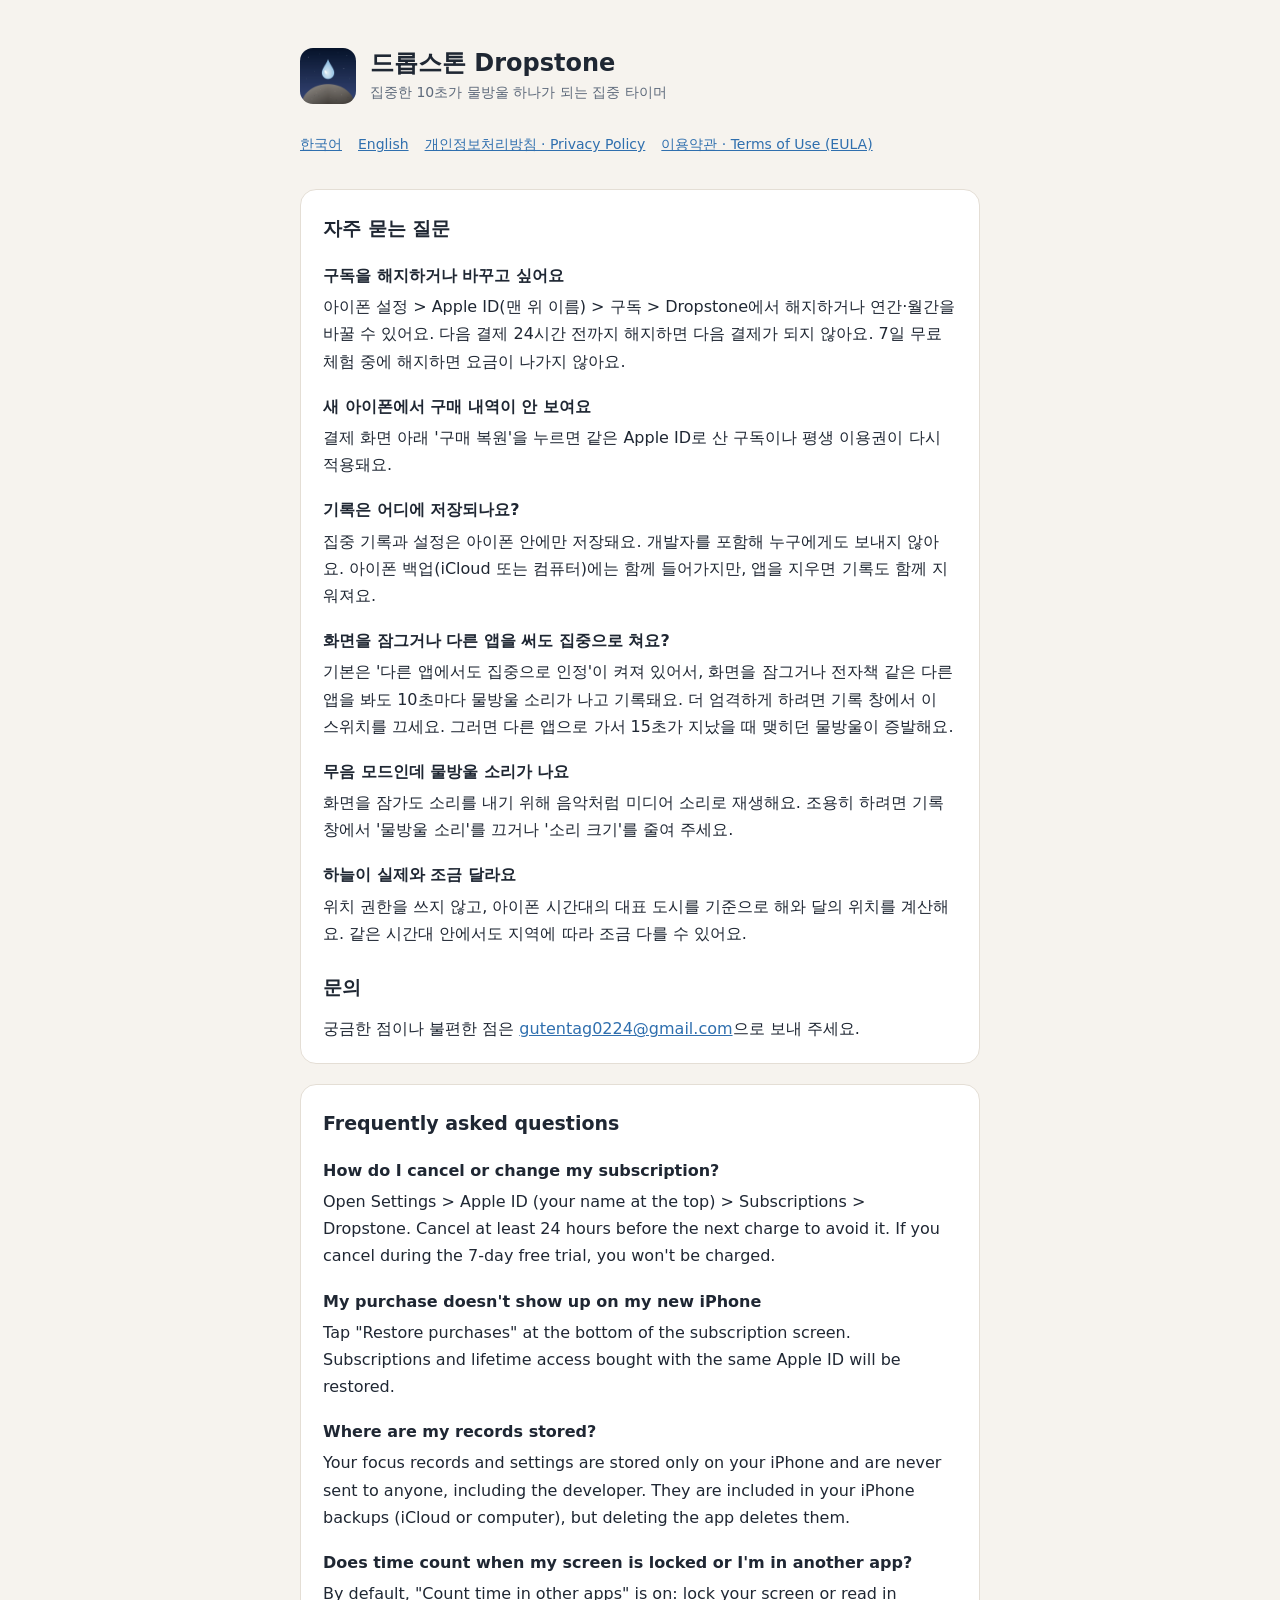
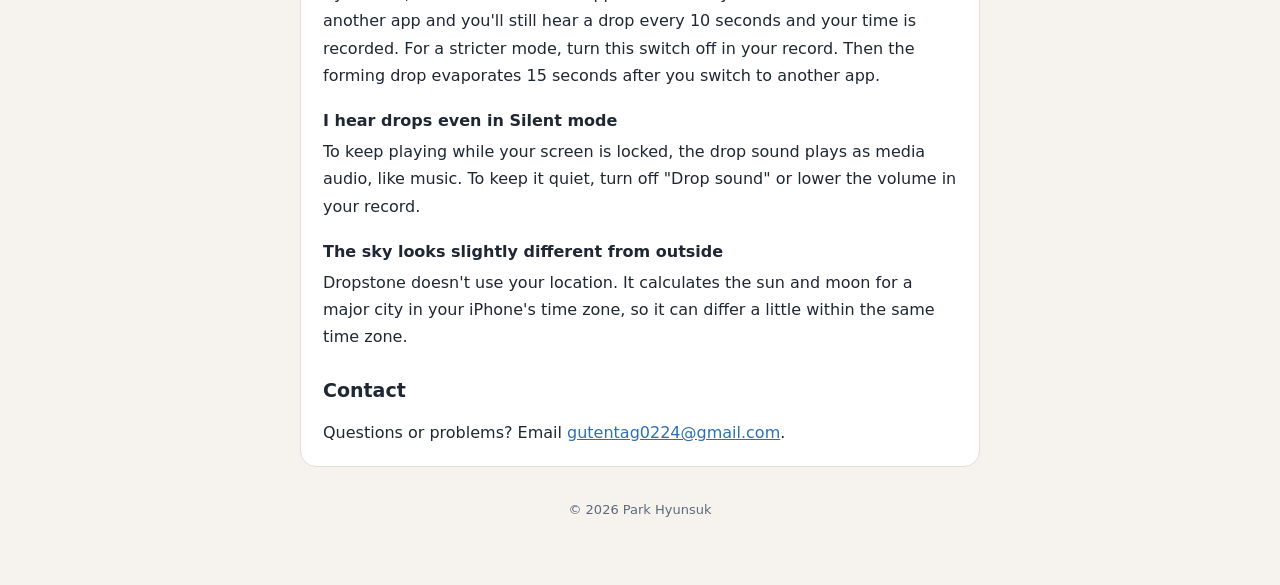
==== index.html @ b773bc45 "드롭스톤 지원 페이지와 개인정보처리방침 Co-Authored-By: Claude Opus 5.5 <noreply@anthropic.com>" ====
<!doctype html>
<html lang="ko">
<head>
<meta charset="utf-8">
<meta name="viewport" content="width=device-width,initial-scale=1">
<title>Dropstone 지원 · Support</title>
<meta name="description" content="드롭스톤(Dropstone) 집중 타이머 지원 페이지 · Support for the Dropstone focus timer">
<link rel="stylesheet" href="style.css">
<link rel="icon" href="icon.png">
</head>
<body>
<main>
  <header>
    <img src="icon.png" alt="">
    <div><h1>드롭스톤 Dropstone</h1><p>집중한 10초가 물방울 하나가 되는 집중 타이머</p></div>
  </header>
  <nav><a href="#ko">한국어</a><a href="#en">English</a><a href="privacy.html">개인정보처리방침 · Privacy Policy</a><a href="https://www.apple.com/legal/internet-services/itunes/dev/stdeula/">이용약관 · Terms of Use (EULA)</a></nav>

  <section id="ko">
    <h2>자주 묻는 질문</h2>
    <h3>구독을 해지하거나 바꾸고 싶어요</h3>
    <p>아이폰 설정 &gt; Apple ID(맨 위 이름) &gt; 구독 &gt; Dropstone에서 해지하거나 연간·월간을 바꿀 수 있어요. 다음 결제 24시간 전까지 해지하면 다음 결제가 되지 않아요. 7일 무료 체험 중에 해지하면 요금이 나가지 않아요.</p>
    <h3>새 아이폰에서 구매 내역이 안 보여요</h3>
    <p>결제 화면 아래 '구매 복원'을 누르면 같은 Apple ID로 산 구독이나 평생 이용권이 다시 적용돼요.</p>
    <h3>기록은 어디에 저장되나요?</h3>
    <p>집중 기록과 설정은 아이폰 안에만 저장돼요. 개발자를 포함해 누구에게도 보내지 않아요. 아이폰 백업(iCloud 또는 컴퓨터)에는 함께 들어가지만, 앱을 지우면 기록도 함께 지워져요.</p>
    <h3>화면을 잠그거나 다른 앱을 써도 집중으로 쳐요?</h3>
    <p>기본은 '다른 앱에서도 집중으로 인정'이 켜져 있어서, 화면을 잠그거나 전자책 같은 다른 앱을 봐도 10초마다 물방울 소리가 나고 기록돼요. 더 엄격하게 하려면 기록 창에서 이 스위치를 끄세요. 그러면 다른 앱으로 가서 15초가 지났을 때 맺히던 물방울이 증발해요.</p>
    <h3>무음 모드인데 물방울 소리가 나요</h3>
    <p>화면을 잠가도 소리를 내기 위해 음악처럼 미디어 소리로 재생해요. 조용히 하려면 기록 창에서 '물방울 소리'를 끄거나 '소리 크기'를 줄여 주세요.</p>
    <h3>하늘이 실제와 조금 달라요</h3>
    <p>위치 권한을 쓰지 않고, 아이폰 시간대의 대표 도시를 기준으로 해와 달의 위치를 계산해요. 같은 시간대 안에서도 지역에 따라 조금 다를 수 있어요.</p>
    <h2 style="margin-top:24px">문의</h2>
    <p>궁금한 점이나 불편한 점은 <a href="mailto:gutentag0224@gmail.com">gutentag0224@gmail.com</a>으로 보내 주세요.</p>
  </section>

  <section id="en" lang="en">
    <h2>Frequently asked questions</h2>
    <h3>How do I cancel or change my subscription?</h3>
    <p>Open Settings &gt; Apple ID (your name at the top) &gt; Subscriptions &gt; Dropstone. Cancel at least 24 hours before the next charge to avoid it. If you cancel during the 7-day free trial, you won't be charged.</p>
    <h3>My purchase doesn't show up on my new iPhone</h3>
    <p>Tap "Restore purchases" at the bottom of the subscription screen. Subscriptions and lifetime access bought with the same Apple ID will be restored.</p>
    <h3>Where are my records stored?</h3>
    <p>Your focus records and settings are stored only on your iPhone and are never sent to anyone, including the developer. They are included in your iPhone backups (iCloud or computer), but deleting the app deletes them.</p>
    <h3>Does time count when my screen is locked or I'm in another app?</h3>
    <p>By default, "Count time in other apps" is on: lock your screen or read in another app and you'll still hear a drop every 10 seconds and your time is recorded. For a stricter mode, turn this switch off in your record. Then the forming drop evaporates 15 seconds after you switch to another app.</p>
    <h3>I hear drops even in Silent mode</h3>
    <p>To keep playing while your screen is locked, the drop sound plays as media audio, like music. To keep it quiet, turn off "Drop sound" or lower the volume in your record.</p>
    <h3>The sky looks slightly different from outside</h3>
    <p>Dropstone doesn't use your location. It calculates the sun and moon for a major city in your iPhone's time zone, so it can differ a little within the same time zone.</p>
    <h2 style="margin-top:24px">Contact</h2>
    <p>Questions or problems? Email <a href="mailto:gutentag0224@gmail.com">gutentag0224@gmail.com</a>.</p>
  </section>
  <footer>© 2026 Park Hyunsuk</footer>
</main>
</body>
</html>
---- style.css ----
/* 드롭스톤 지원·개인정보 페이지: 앱의 밤하늘 색 · 밝은 모드도 지원 */
:root{--bg:#F6F3EE;--card:#FFFFFF;--ink:#1F2733;--muted:#5E6A7B;--line:#E4DED5;--accent:#2F6FAE;color-scheme:light}
@media (prefers-color-scheme:dark){:root{--bg:#0F1A2E;--card:#16233B;--ink:#EEF2F8;--muted:#A7B3C9;--line:#26354F;--accent:#9CD0F5;color-scheme:dark}}
*{box-sizing:border-box}
body{margin:0;background:var(--bg);color:var(--ink);font:16px/1.7 -apple-system,BlinkMacSystemFont,"Apple SD Gothic Neo","Segoe UI",system-ui,sans-serif;-webkit-text-size-adjust:100%}
main{max-width:720px;margin:0 auto;padding:48px 20px 64px}
header{display:flex;align-items:center;gap:14px;margin-bottom:28px}
header img{width:56px;height:56px;border-radius:13px}
header h1{margin:0;font-size:24px;line-height:1.3}
header p{margin:2px 0 0;color:var(--muted);font-size:14px}
nav{display:flex;gap:16px;flex-wrap:wrap;margin:0 0 32px;font-size:14px}
a{color:var(--accent)}
section{background:var(--card);border:1px solid var(--line);border-radius:16px;padding:22px 22px 8px;margin-bottom:20px}
h2{margin:0 0 12px;font-size:19px}
h3{margin:18px 0 4px;font-size:16px}
p,li{margin:0 0 12px;color:var(--ink)}
ul{padding-left:20px;margin:0 0 12px}
.muted{color:var(--muted);font-size:14px}
footer{margin-top:32px;color:var(--muted);font-size:13px;text-align:center}
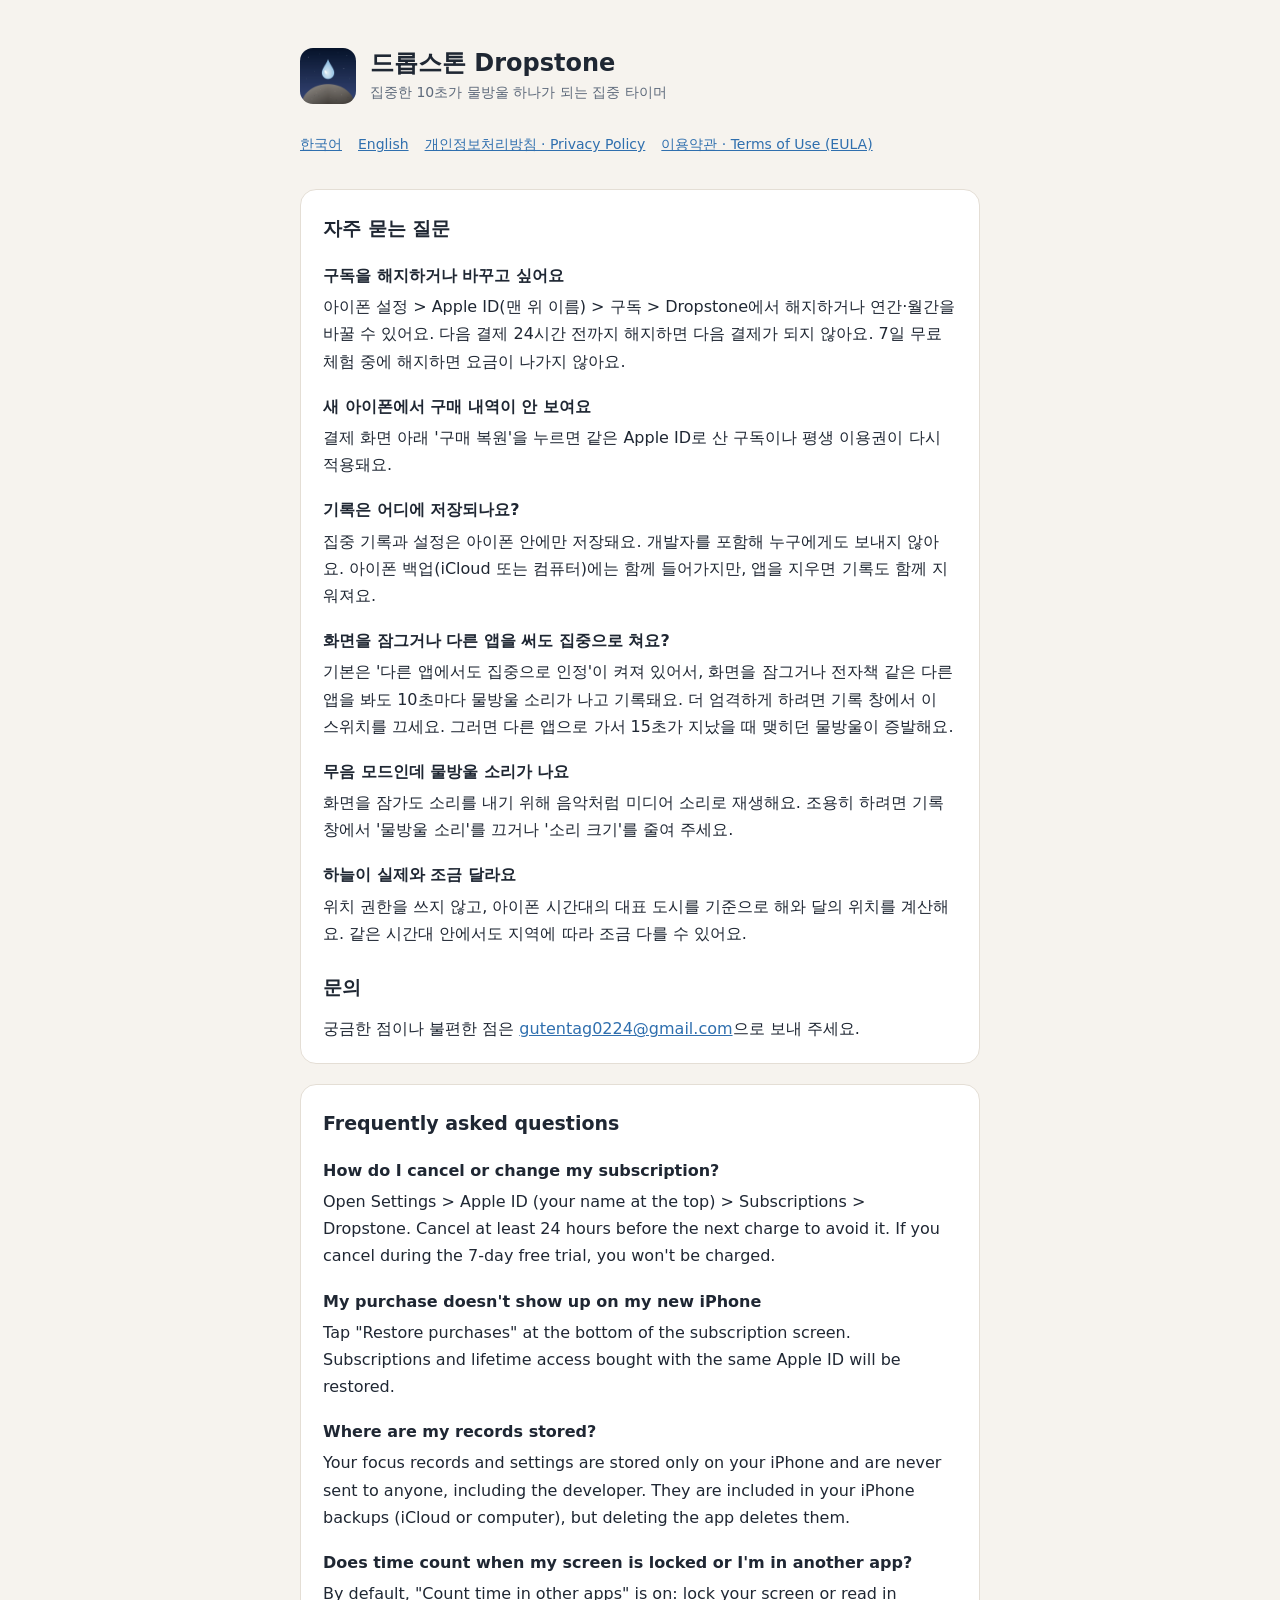
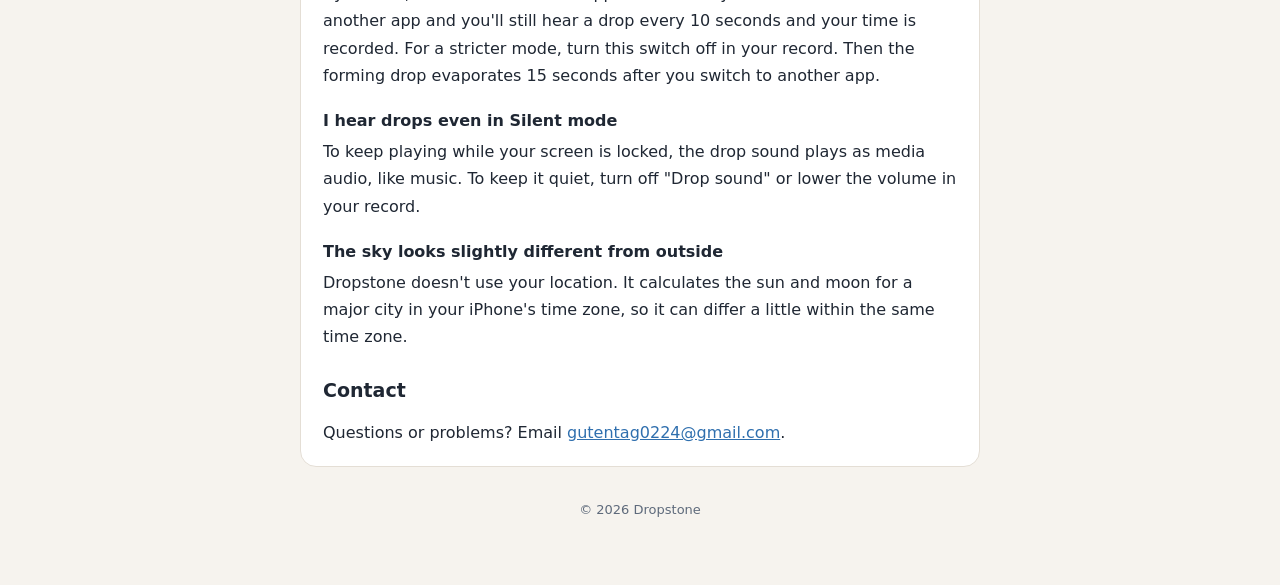
==== commit 0e7a8a54: "저작권 표시를 Dropstone으로 Co-Authored-By: Claude Opus 5.5 <noreply@anthropic.com>" ====
--- a/index.html
+++ b/index.html
@@ -51,7 +51,7 @@
     <h2 style="margin-top:24px">Contact</h2>
     <p>Questions or problems? Email <a href="mailto:gutentag0224@gmail.com">gutentag0224@gmail.com</a>.</p>
   </section>
-  <footer>© 2026 Park Hyunsuk</footer>
+  <footer>© 2026 Dropstone</footer>
 </main>
 </body>
 </html>
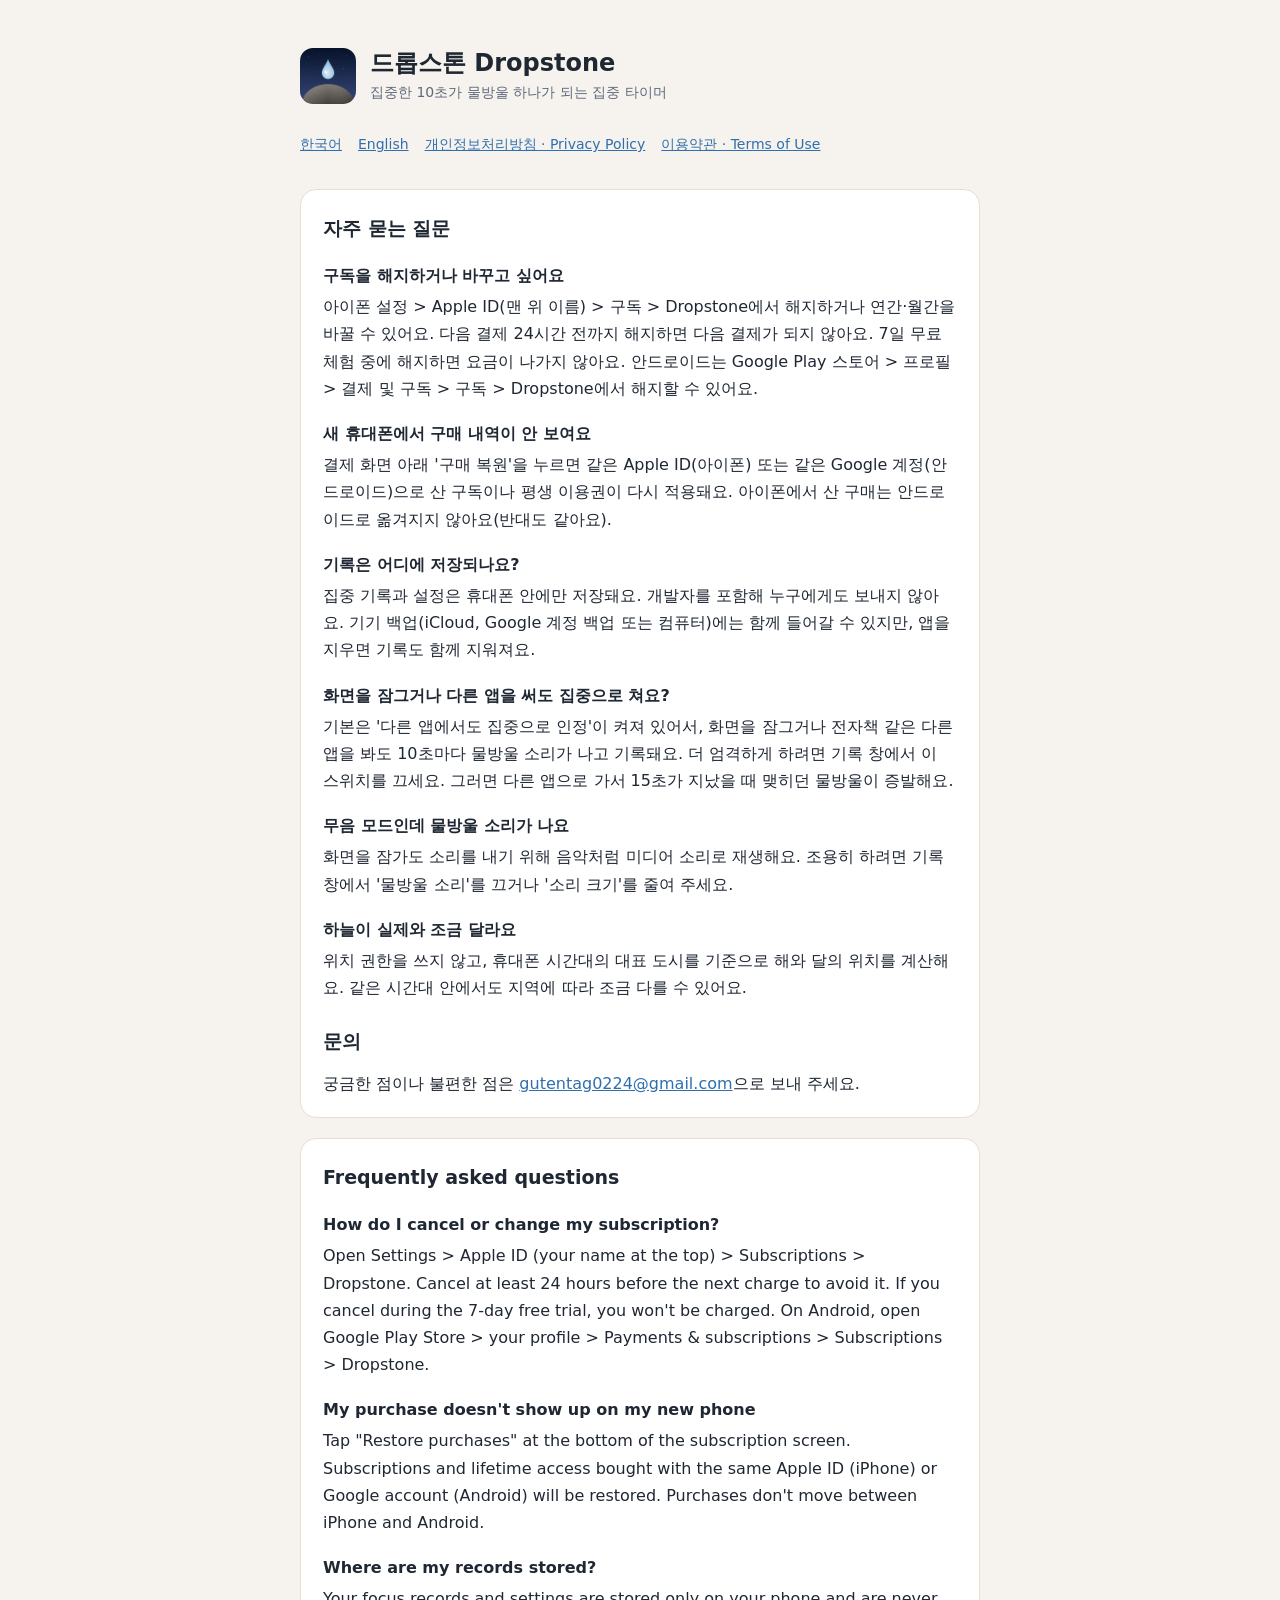
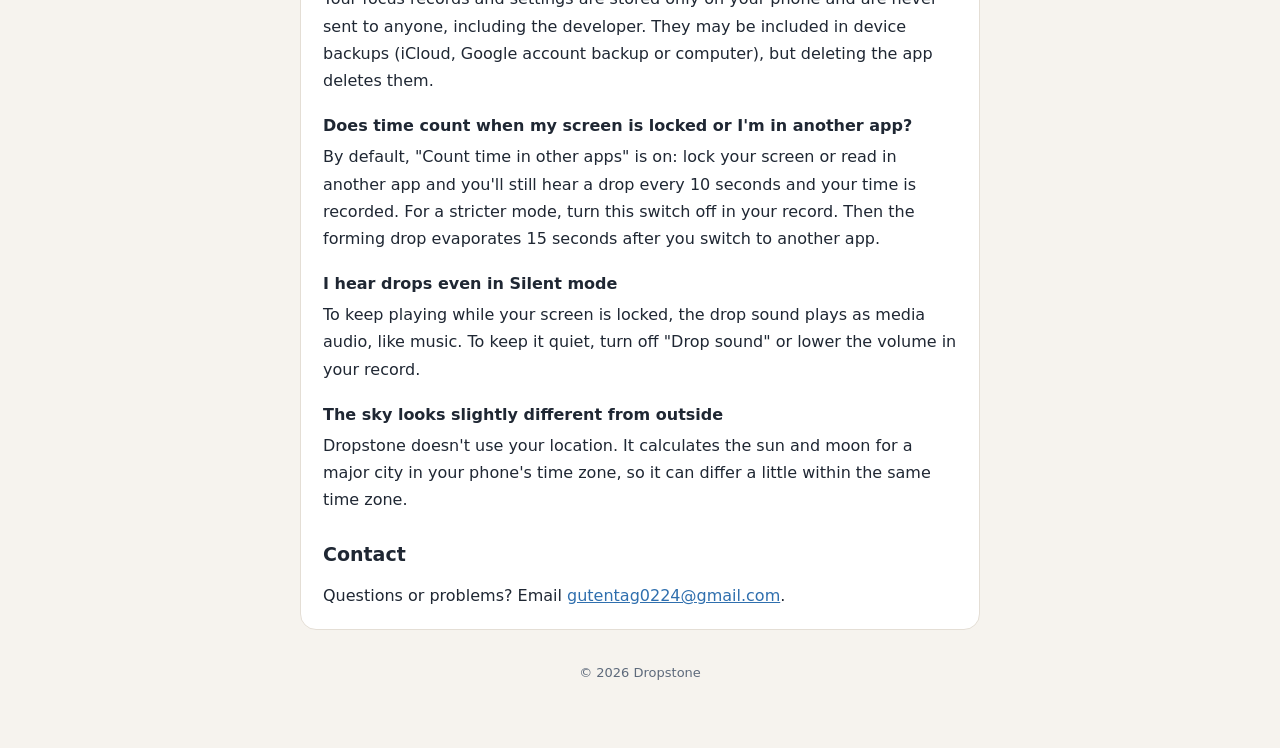
==== commit baed28b5: "안드로이드(Google Play) 안내 추가, 이용약관 페이지 Co-Authored-By: Claude Opus 5.5 <noreply@anthropic.com>" ====
--- a/index.html
+++ b/index.html
@@ -14,22 +14,22 @@
     <img src="icon.png" alt="">
     <div><h1>드롭스톤 Dropstone</h1><p>집중한 10초가 물방울 하나가 되는 집중 타이머</p></div>
   </header>
-  <nav><a href="#ko">한국어</a><a href="#en">English</a><a href="privacy.html">개인정보처리방침 · Privacy Policy</a><a href="https://www.apple.com/legal/internet-services/itunes/dev/stdeula/">이용약관 · Terms of Use (EULA)</a></nav>
+  <nav><a href="#ko">한국어</a><a href="#en">English</a><a href="privacy.html">개인정보처리방침 · Privacy Policy</a><a href="terms.html">이용약관 · Terms of Use</a></nav>
 
   <section id="ko">
     <h2>자주 묻는 질문</h2>
     <h3>구독을 해지하거나 바꾸고 싶어요</h3>
-    <p>아이폰 설정 &gt; Apple ID(맨 위 이름) &gt; 구독 &gt; Dropstone에서 해지하거나 연간·월간을 바꿀 수 있어요. 다음 결제 24시간 전까지 해지하면 다음 결제가 되지 않아요. 7일 무료 체험 중에 해지하면 요금이 나가지 않아요.</p>
-    <h3>새 아이폰에서 구매 내역이 안 보여요</h3>
-    <p>결제 화면 아래 '구매 복원'을 누르면 같은 Apple ID로 산 구독이나 평생 이용권이 다시 적용돼요.</p>
+    <p>아이폰 설정 &gt; Apple ID(맨 위 이름) &gt; 구독 &gt; Dropstone에서 해지하거나 연간·월간을 바꿀 수 있어요. 다음 결제 24시간 전까지 해지하면 다음 결제가 되지 않아요. 7일 무료 체험 중에 해지하면 요금이 나가지 않아요. 안드로이드는 Google Play 스토어 &gt; 프로필 &gt; 결제 및 구독 &gt; 구독 &gt; Dropstone에서 해지할 수 있어요.</p>
+    <h3>새 휴대폰에서 구매 내역이 안 보여요</h3>
+    <p>결제 화면 아래 '구매 복원'을 누르면 같은 Apple ID(아이폰) 또는 같은 Google 계정(안드로이드)으로 산 구독이나 평생 이용권이 다시 적용돼요. 아이폰에서 산 구매는 안드로이드로 옮겨지지 않아요(반대도 같아요).</p>
     <h3>기록은 어디에 저장되나요?</h3>
-    <p>집중 기록과 설정은 아이폰 안에만 저장돼요. 개발자를 포함해 누구에게도 보내지 않아요. 아이폰 백업(iCloud 또는 컴퓨터)에는 함께 들어가지만, 앱을 지우면 기록도 함께 지워져요.</p>
+    <p>집중 기록과 설정은 휴대폰 안에만 저장돼요. 개발자를 포함해 누구에게도 보내지 않아요. 기기 백업(iCloud, Google 계정 백업 또는 컴퓨터)에는 함께 들어갈 수 있지만, 앱을 지우면 기록도 함께 지워져요.</p>
     <h3>화면을 잠그거나 다른 앱을 써도 집중으로 쳐요?</h3>
     <p>기본은 '다른 앱에서도 집중으로 인정'이 켜져 있어서, 화면을 잠그거나 전자책 같은 다른 앱을 봐도 10초마다 물방울 소리가 나고 기록돼요. 더 엄격하게 하려면 기록 창에서 이 스위치를 끄세요. 그러면 다른 앱으로 가서 15초가 지났을 때 맺히던 물방울이 증발해요.</p>
     <h3>무음 모드인데 물방울 소리가 나요</h3>
     <p>화면을 잠가도 소리를 내기 위해 음악처럼 미디어 소리로 재생해요. 조용히 하려면 기록 창에서 '물방울 소리'를 끄거나 '소리 크기'를 줄여 주세요.</p>
     <h3>하늘이 실제와 조금 달라요</h3>
-    <p>위치 권한을 쓰지 않고, 아이폰 시간대의 대표 도시를 기준으로 해와 달의 위치를 계산해요. 같은 시간대 안에서도 지역에 따라 조금 다를 수 있어요.</p>
+    <p>위치 권한을 쓰지 않고, 휴대폰 시간대의 대표 도시를 기준으로 해와 달의 위치를 계산해요. 같은 시간대 안에서도 지역에 따라 조금 다를 수 있어요.</p>
     <h2 style="margin-top:24px">문의</h2>
     <p>궁금한 점이나 불편한 점은 <a href="mailto:gutentag0224@gmail.com">gutentag0224@gmail.com</a>으로 보내 주세요.</p>
   </section>
@@ -37,17 +37,17 @@
   <section id="en" lang="en">
     <h2>Frequently asked questions</h2>
     <h3>How do I cancel or change my subscription?</h3>
-    <p>Open Settings &gt; Apple ID (your name at the top) &gt; Subscriptions &gt; Dropstone. Cancel at least 24 hours before the next charge to avoid it. If you cancel during the 7-day free trial, you won't be charged.</p>
-    <h3>My purchase doesn't show up on my new iPhone</h3>
-    <p>Tap "Restore purchases" at the bottom of the subscription screen. Subscriptions and lifetime access bought with the same Apple ID will be restored.</p>
+    <p>Open Settings &gt; Apple ID (your name at the top) &gt; Subscriptions &gt; Dropstone. Cancel at least 24 hours before the next charge to avoid it. If you cancel during the 7-day free trial, you won't be charged. On Android, open Google Play Store &gt; your profile &gt; Payments &amp; subscriptions &gt; Subscriptions &gt; Dropstone.</p>
+    <h3>My purchase doesn't show up on my new phone</h3>
+    <p>Tap "Restore purchases" at the bottom of the subscription screen. Subscriptions and lifetime access bought with the same Apple ID (iPhone) or Google account (Android) will be restored. Purchases don't move between iPhone and Android.</p>
     <h3>Where are my records stored?</h3>
-    <p>Your focus records and settings are stored only on your iPhone and are never sent to anyone, including the developer. They are included in your iPhone backups (iCloud or computer), but deleting the app deletes them.</p>
+    <p>Your focus records and settings are stored only on your phone and are never sent to anyone, including the developer. They may be included in device backups (iCloud, Google account backup or computer), but deleting the app deletes them.</p>
     <h3>Does time count when my screen is locked or I'm in another app?</h3>
     <p>By default, "Count time in other apps" is on: lock your screen or read in another app and you'll still hear a drop every 10 seconds and your time is recorded. For a stricter mode, turn this switch off in your record. Then the forming drop evaporates 15 seconds after you switch to another app.</p>
     <h3>I hear drops even in Silent mode</h3>
     <p>To keep playing while your screen is locked, the drop sound plays as media audio, like music. To keep it quiet, turn off "Drop sound" or lower the volume in your record.</p>
     <h3>The sky looks slightly different from outside</h3>
-    <p>Dropstone doesn't use your location. It calculates the sun and moon for a major city in your iPhone's time zone, so it can differ a little within the same time zone.</p>
+    <p>Dropstone doesn't use your location. It calculates the sun and moon for a major city in your phone's time zone, so it can differ a little within the same time zone.</p>
     <h2 style="margin-top:24px">Contact</h2>
     <p>Questions or problems? Email <a href="mailto:gutentag0224@gmail.com">gutentag0224@gmail.com</a>.</p>
   </section>
